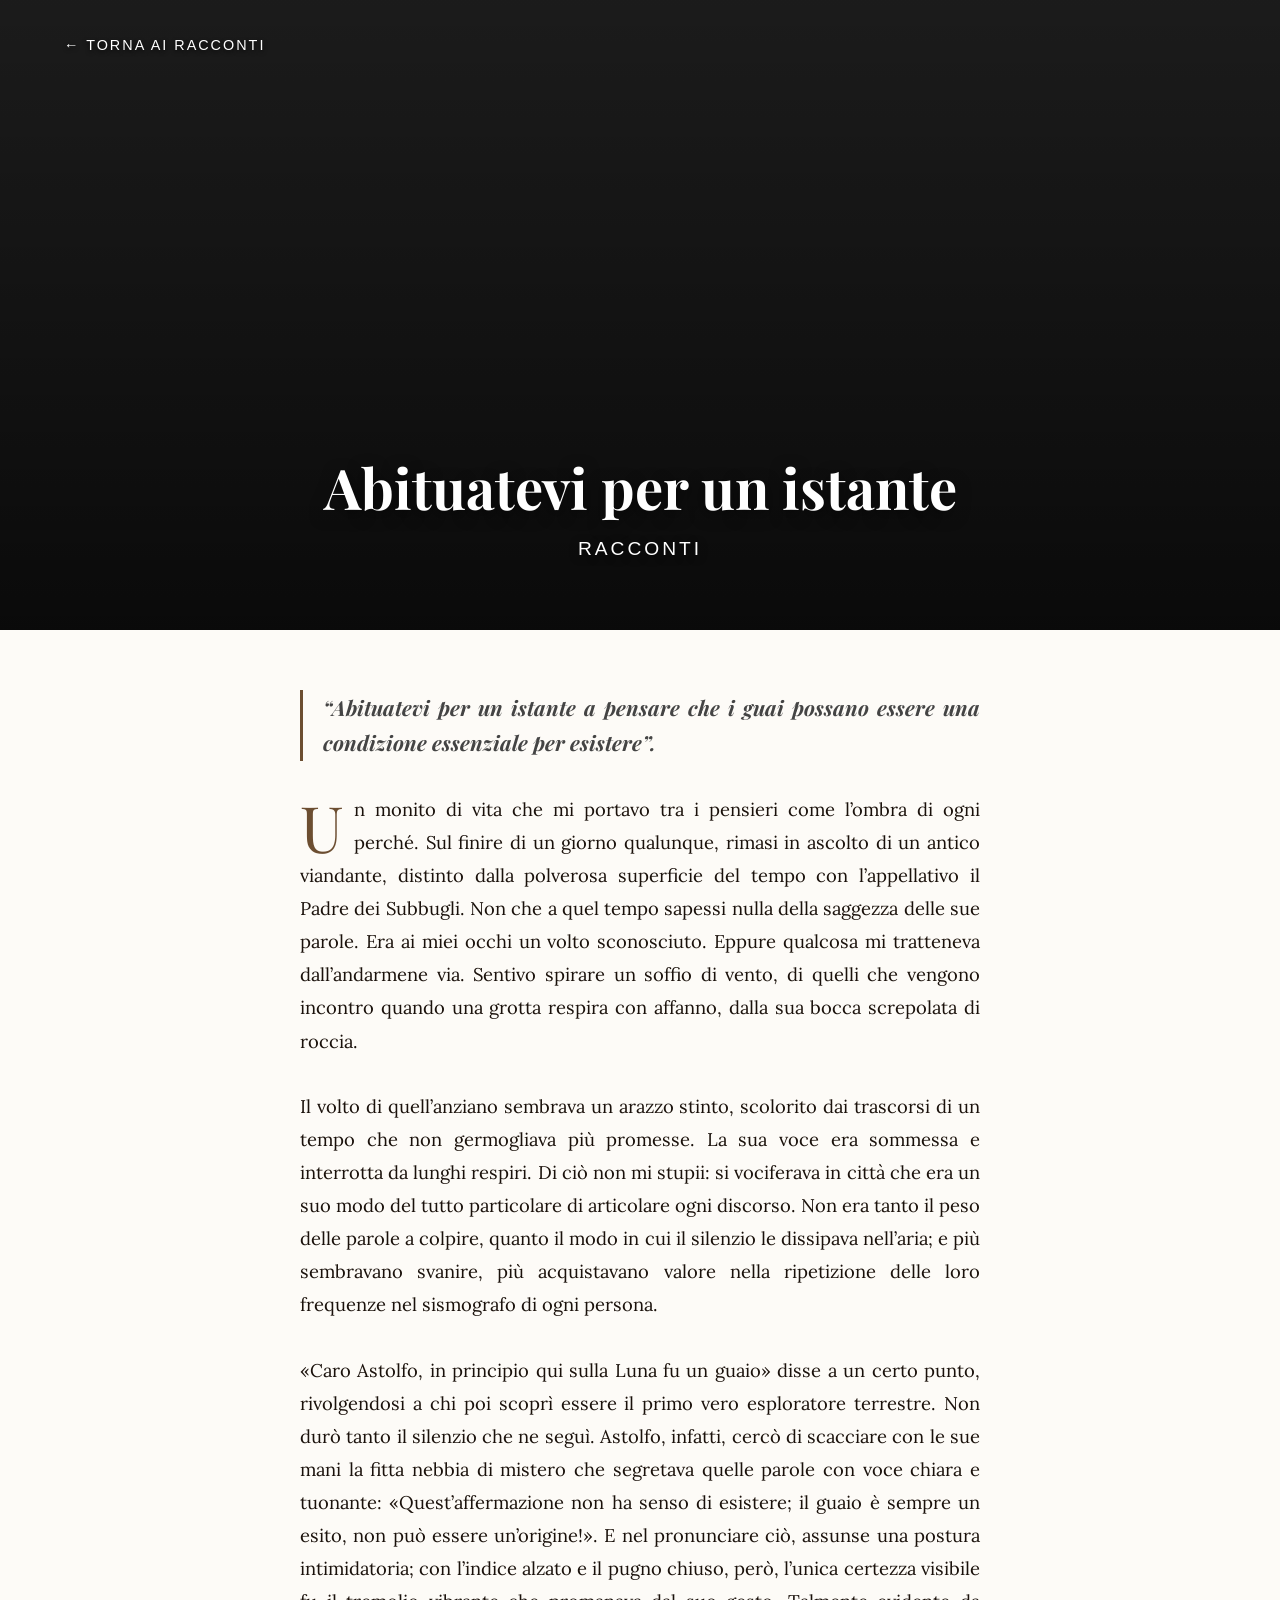
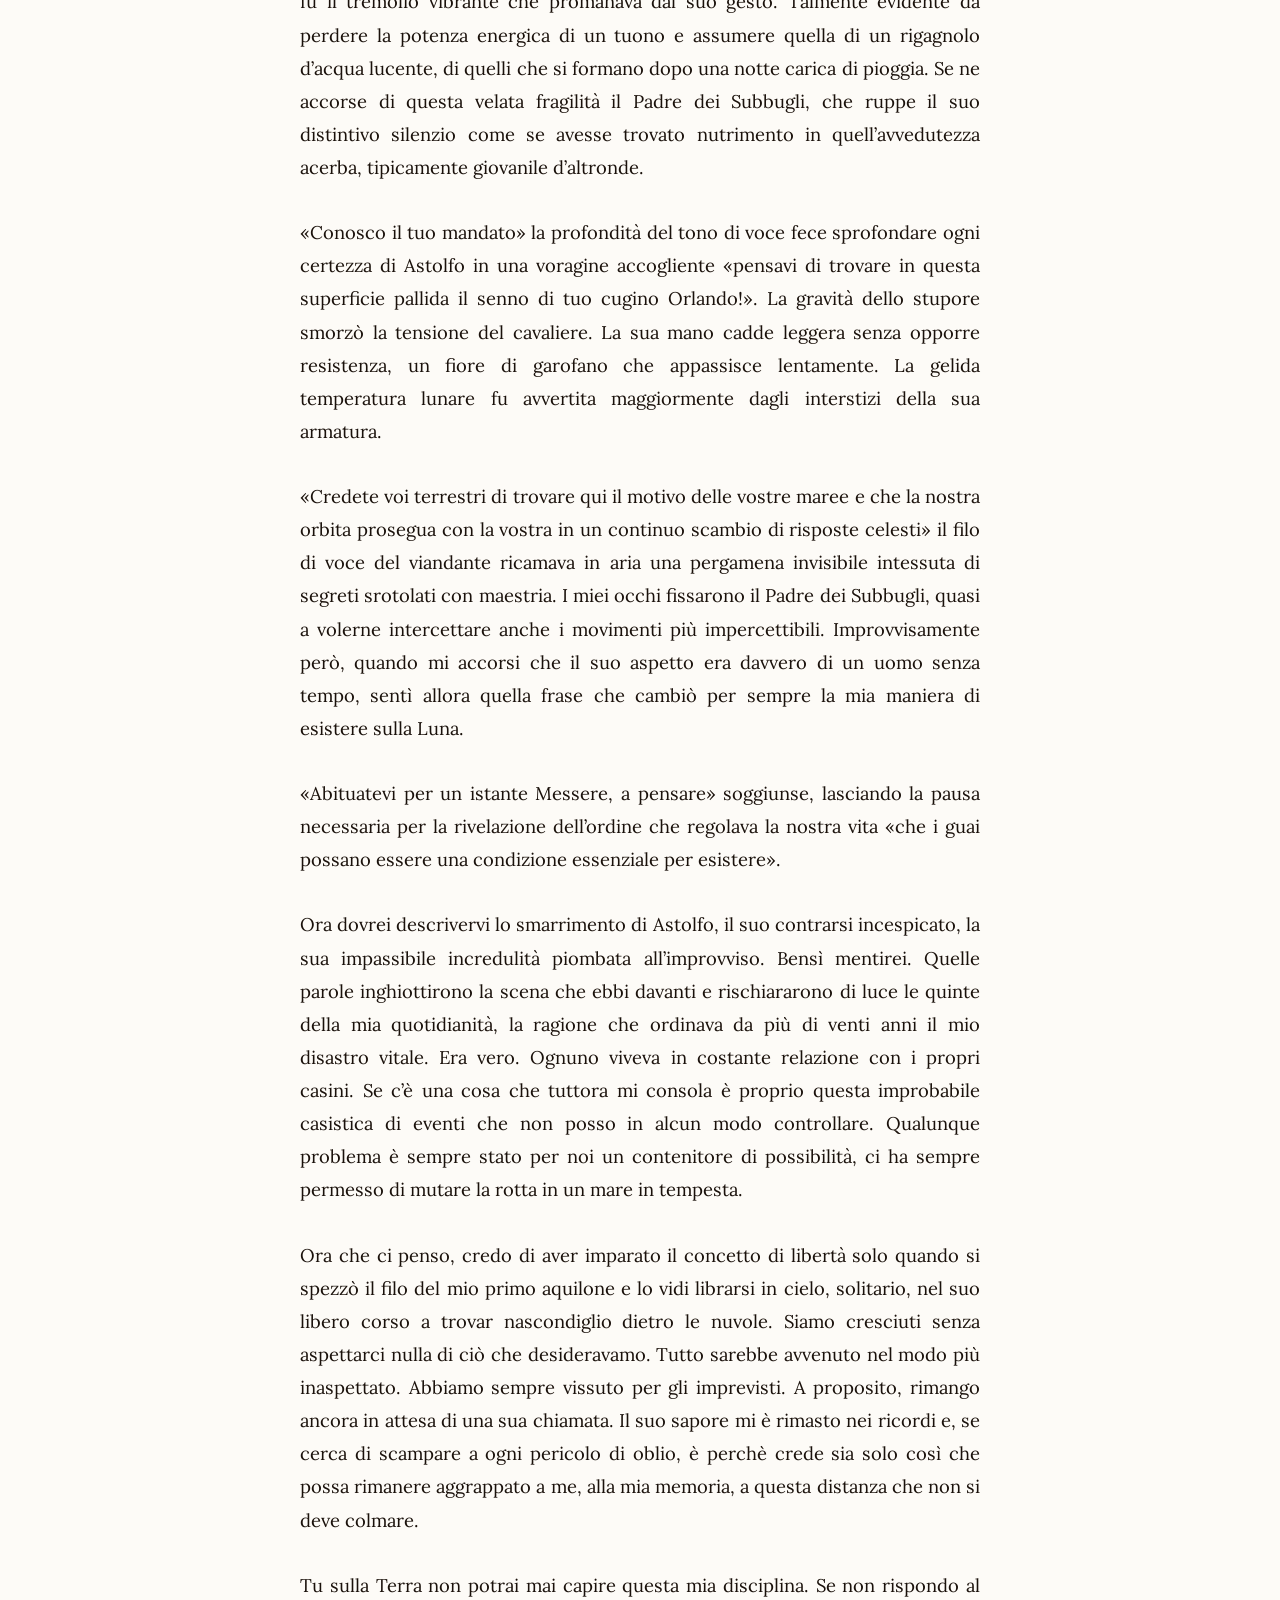
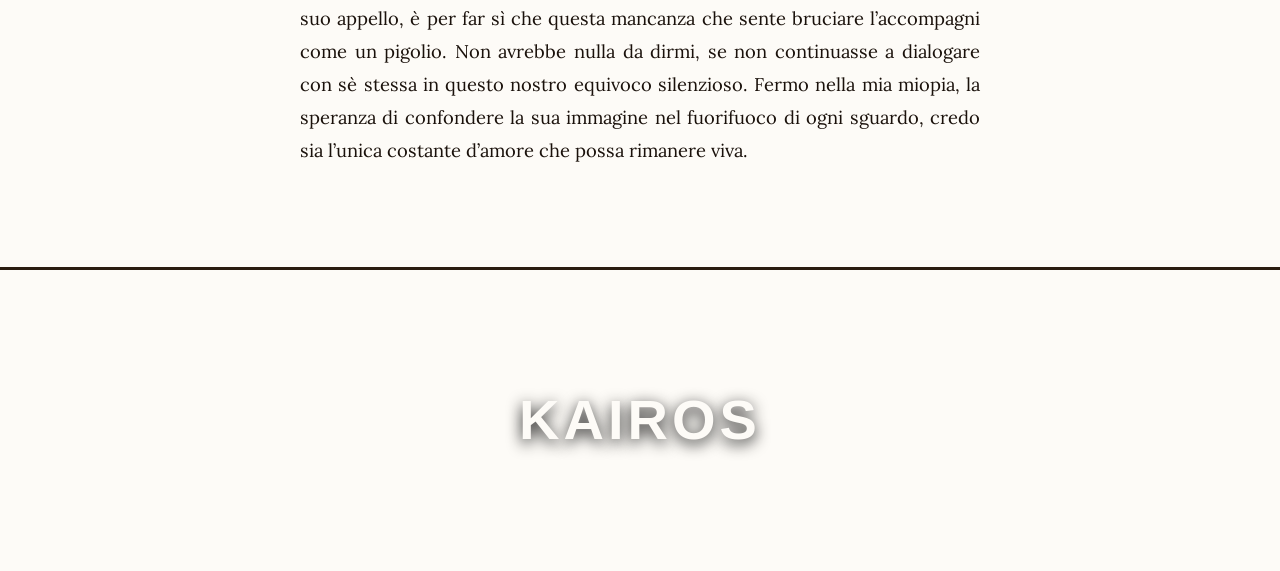
==== abituatevi.html @ d6a65fee "Create abituatevi.html" ====
<!DOCTYPE html>
<html lang="it">
<head>
    <meta charset="UTF-8">
    <meta name="viewport" content="width=device-width, initial-scale=1.0">
    <title>Abituatevi per un istante - Kairos</title>
    <link href="https://fonts.googleapis.com/css2?family=Lora:ital,wght@0,400;0,500;1,400;1,700&family=Playfair+Display:ital,wght@0,400;0,700;1,400&display=swap" rel="stylesheet">
    
    <style>
        * { box-sizing: border-box; margin: 0; padding: 0; }
        
        :root {
            --bg-color: #fdfbf7;
            --text-color: #1a110b;
            --accent-color: #6c4e31;
            --font-heading: 'Playfair Display', serif;
            --font-body: 'Lora', Georgia, serif;
        }

        body {
            background-color: var(--bg-color);
            color: var(--text-color);
            font-family: var(--font-body);
            line-height: 1.8;
            -webkit-font-smoothing: antialiased;
            overflow-x: hidden;
        }

        .progress-container {
            position: fixed;
            top: 0;
            left: 0;
            width: 100%;
            height: 4px;
            background: transparent;
            z-index: 1000;
        }
        .progress-bar {
            height: 100%;
            background: var(--accent-color);
            width: 0%;
        }

        .top-nav {
            position: absolute;
            top: 30px;
            left: 5vw;
            z-index: 100;
        }
        .back-btn {
            font-family: 'Helvetica Neue', Helvetica, Arial, sans-serif;
            font-size: 0.9rem;
            color: #fff;
            text-transform: uppercase;
            letter-spacing: 2px;
            text-decoration: none;
            text-shadow: 0 2px 4px rgba(0,0,0,0.8);
            transition: opacity 0.3s;
        }
        .back-btn:hover { opacity: 0.7; }

        .hero {
            position: relative;
            width: 100%;
            height: 70vh; 
            background-color: #222;
        }
        .hero-image {
            width: 100%;
            height: 100%;
            background-image: linear-gradient(rgba(0,0,0,0.2), rgba(0,0,0,0.7)), url('copertina-abituatevi.jpg'); 
            background-size: cover;
            background-position: center;
        }
        .hero-text {
            position: absolute;
            bottom: 10%;
            left: 50%;
            transform: translateX(-50%);
            width: 90%;
            max-width: 900px;
            text-align: center;
            color: #fff;
        }
        .hero-title {
            font-family: var(--font-heading);
            font-size: 3.5rem;
            line-height: 1.1;
            margin-bottom: 15px;
            text-shadow: 0 4px 15px rgba(0,0,0,0.6);
        }
        .hero-subtitle {
            font-family: 'Helvetica Neue', sans-serif;
            font-size: 1.2rem;
            letter-spacing: 3px;
            text-transform: uppercase;
            font-weight: 300;
            text-shadow: 0 2px 8px rgba(0,0,0,0.6);
        }

        .article-content {
            width: 90%;
            max-width: 680px; 
            margin: 60px auto 100px auto;
            font-size: 1.15rem;
        }

        .article-content p {
            margin-bottom: 2rem;
            text-align: justify;
        }

        .drop-cap {
            float: left;
            font-size: 4rem;
            line-height: 0.8;
            padding-top: 8px;
            padding-right: 10px;
            font-family: var(--font-heading);
            color: var(--accent-color);
        }

        .quote-block {
            border-left: 3px solid var(--accent-color);
            padding-left: 20px;
            margin: 3rem 0;
            font-style: italic;
            font-family: var(--font-heading);
            font-size: 1.3rem;
            color: #444;
            line-height: 1.7;
        }

        footer {
            text-align: center;
            padding: 100px 20px;
            border-top: 3px solid #2a1c10;
            background-image: linear-gradient(rgba(20, 15, 10, 0.85), rgba(10, 5, 0, 0.95)), url('FullSizeRender.jpeg');
            background-size: cover;
            background-position: center;
            background-attachment: fixed;
        }

        .home-link {
            font-family: 'Helvetica Neue', Helvetica, Arial, sans-serif;
            font-size: 3.5rem;
            font-weight: 800;
            color: #fdfbf7; 
            text-decoration: none;
            letter-spacing: 4px;
            transition: transform 0.3s ease;
            display: inline-block; 
            text-shadow: 0 4px 15px rgba(0,0,0,0.9);
        }
        .home-link:hover {
            transform: scale(1.05);
            color: #ccc;
        }

        @media (max-width: 750px) {
            .hero-title { font-size: 2.5rem; }
            .hero-subtitle { font-size: 1rem; }
            .article-content {
                width: 88%;
                font-size: 1.05rem;
                margin: 40px auto 60px auto;
            }
            .drop-cap { font-size: 3.5rem; }
            .quote-block { font-size: 1.1rem; margin: 2rem 0; }
            .home-link { font-size: 2.5rem; }
            .top-nav { top: 20px; left: 20px; }
            footer { padding: 80px 20px; }
        }
    </style>
</head>
<body>

    <div class="progress-container">
        <div class="progress-bar" id="myBar"></div>
    </div>

    <nav class="top-nav">
        <a href="racconti.html" class="back-btn">← Torna ai racconti</a>
    </nav>

    <header class="hero">
        <div class="hero-image"></div>
        <div class="hero-text">
            <h1 class="hero-title">Abituatevi per un istante</h1>
            <p class="hero-subtitle">Racconti</p>
        </div>
    </header>

    <main class="article-content">
        
        <p class="quote-block"><strong>“Abituatevi per un istante a pensare che i guai possano essere una condizione essenziale per esistere”.</strong></p>

        <p><span class="drop-cap">U</span>n monito di vita che mi portavo tra i pensieri come l’ombra di ogni perché. Sul finire di un giorno qualunque, rimasi in ascolto di un antico viandante, distinto dalla polverosa superficie del tempo con l’appellativo il Padre dei Subbugli. Non che a quel tempo sapessi nulla della saggezza delle sue parole. Era ai miei occhi un volto sconosciuto. Eppure qualcosa mi tratteneva dall’andarmene via. Sentivo spirare un soffio di vento, di quelli che vengono incontro quando una grotta respira con affanno, dalla sua bocca screpolata di roccia.</p>
        
        <p>Il volto di quell’anziano sembrava un arazzo stinto, scolorito dai trascorsi di un tempo che non germogliava più promesse. La sua voce era sommessa e interrotta da lunghi respiri. Di ciò non mi stupii: si vociferava in città che era un suo modo del tutto particolare di articolare ogni discorso. Non era tanto il peso delle parole a colpire, quanto il modo in cui il silenzio le dissipava nell’aria; e più sembravano svanire, più acquistavano valore nella ripetizione delle loro frequenze nel sismografo di ogni persona.</p>

        <p>«Caro Astolfo, in principio qui sulla Luna fu un guaio» disse a un certo punto, rivolgendosi a chi poi scoprì essere il primo vero esploratore terrestre. Non durò tanto il silenzio che ne seguì. Astolfo, infatti, cercò di scacciare con le sue mani la fitta nebbia di mistero che segretava quelle parole con voce chiara e tuonante: «Quest’affermazione non ha senso di esistere; il guaio è sempre un esito, non può essere un’origine!». E nel pronunciare ciò, assunse una postura intimidatoria; con l’indice alzato e il pugno chiuso, però, l’unica certezza visibile fu il tremolio vibrante che promanava dal suo gesto. Talmente evidente da perdere la potenza energica di un tuono e assumere quella di un rigagnolo d’acqua lucente, di quelli che si formano dopo una notte carica di pioggia. Se ne accorse di questa velata fragilità il Padre dei Subbugli, che ruppe il suo distintivo silenzio come se avesse trovato nutrimento in quell’avvedutezza acerba, tipicamente giovanile d’altronde.</p>

        <p>«Conosco il tuo mandato» la profondità del tono di voce fece sprofondare ogni certezza di Astolfo in una voragine accogliente «pensavi di trovare in questa superficie pallida il senno di tuo cugino Orlando!». La gravità dello stupore smorzò la tensione del cavaliere. La sua mano cadde leggera senza opporre resistenza, un fiore di garofano che appassisce lentamente. La gelida temperatura lunare fu avvertita maggiormente dagli interstizi della sua armatura.</p>
        
        <p>«Credete voi terrestri di trovare qui il motivo delle vostre maree e che la nostra orbita prosegua con la vostra in un continuo scambio di risposte celesti» il filo di voce del viandante ricamava in aria una pergamena invisibile intessuta di segreti srotolati con maestria. I miei occhi fissarono il Padre dei Subbugli, quasi a volerne intercettare anche i movimenti più impercettibili. Improvvisamente però, quando mi accorsi che il suo aspetto era davvero di un uomo senza tempo, sentì allora quella frase che cambiò per sempre la mia maniera di esistere sulla Luna.</p>
        
        <p>«Abituatevi per un istante Messere, a pensare» soggiunse, lasciando la pausa necessaria per la rivelazione dell’ordine che regolava la nostra vita «che i guai possano essere una condizione essenziale per esistere».</p>
        
        <p>Ora dovrei descrivervi lo smarrimento di Astolfo, il suo contrarsi incespicato, la sua impassibile incredulità piombata all’improvviso. Bensì mentirei. Quelle parole inghiottirono la scena che ebbi davanti e rischiararono di luce le quinte della mia quotidianità, la ragione che ordinava da più di venti anni il mio disastro vitale. Era vero. Ognuno viveva in costante relazione con i propri casini. Se c’è una cosa che tuttora mi consola è proprio questa improbabile casistica di eventi che non posso in alcun modo controllare. Qualunque problema è sempre stato per noi un contenitore di possibilità, ci ha sempre permesso di mutare la rotta in un mare in tempesta.</p>
        
        <p>Ora che ci penso, credo di aver imparato il concetto di libertà solo quando si spezzò il filo del mio primo aquilone e lo vidi librarsi in cielo, solitario, nel suo libero corso a trovar nascondiglio dietro le nuvole. Siamo cresciuti senza aspettarci nulla di ciò che desideravamo. Tutto sarebbe avvenuto nel modo più inaspettato. Abbiamo sempre vissuto per gli imprevisti. A proposito, rimango ancora in attesa di una sua chiamata. Il suo sapore mi è rimasto nei ricordi e, se cerca di scampare a ogni pericolo di oblio, è perchè crede sia solo così che possa rimanere aggrappato a me, alla mia memoria, a questa distanza che non si deve colmare.</p>
        
        <p>Tu sulla Terra non potrai mai capire questa mia disciplina. Se non rispondo al suo appello, è per far sì che questa mancanza che sente bruciare l’accompagni come un pigolio. Non avrebbe nulla da dirmi, se non continuasse a dialogare con sè stessa in questo nostro equivoco silenzioso. Fermo nella mia miopia, la speranza di confondere la sua immagine nel fuorifuoco di ogni sguardo, credo sia l’unica costante d’amore che possa rimanere viva.</p>

    </main>

    <footer>
        <a href="index.html" class="home-link">KAIROS</a>
    </footer>

    <script>
        window.onscroll = function() { updateProgressBar() };

        function updateProgressBar() {
            var winScroll = document.body.scrollTop || document.documentElement.scrollTop;
            var height = document.documentElement.scrollHeight - document.documentElement.clientHeight;
            var scrolled = (winScroll / height) * 100;
            document.getElementById("myBar").style.width = scrolled + "%";
        }
    </script>
</body>
</html>
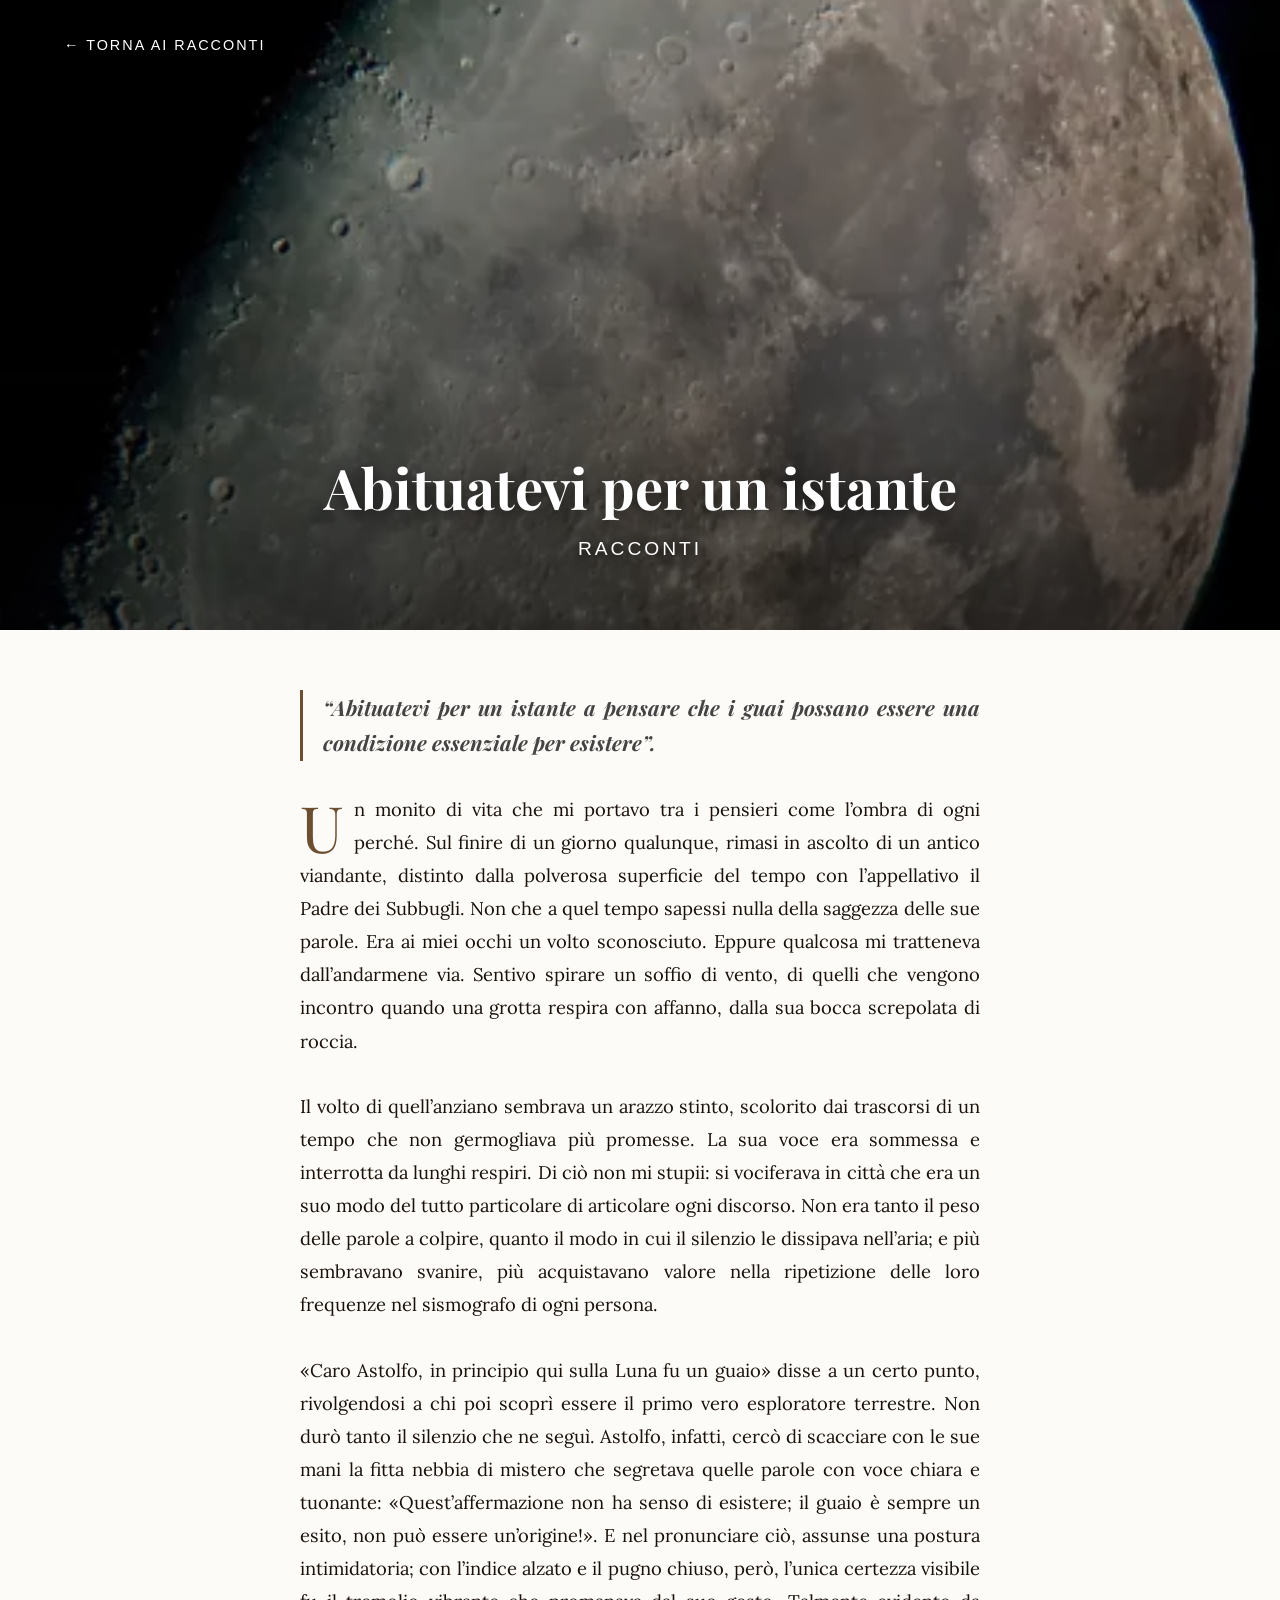
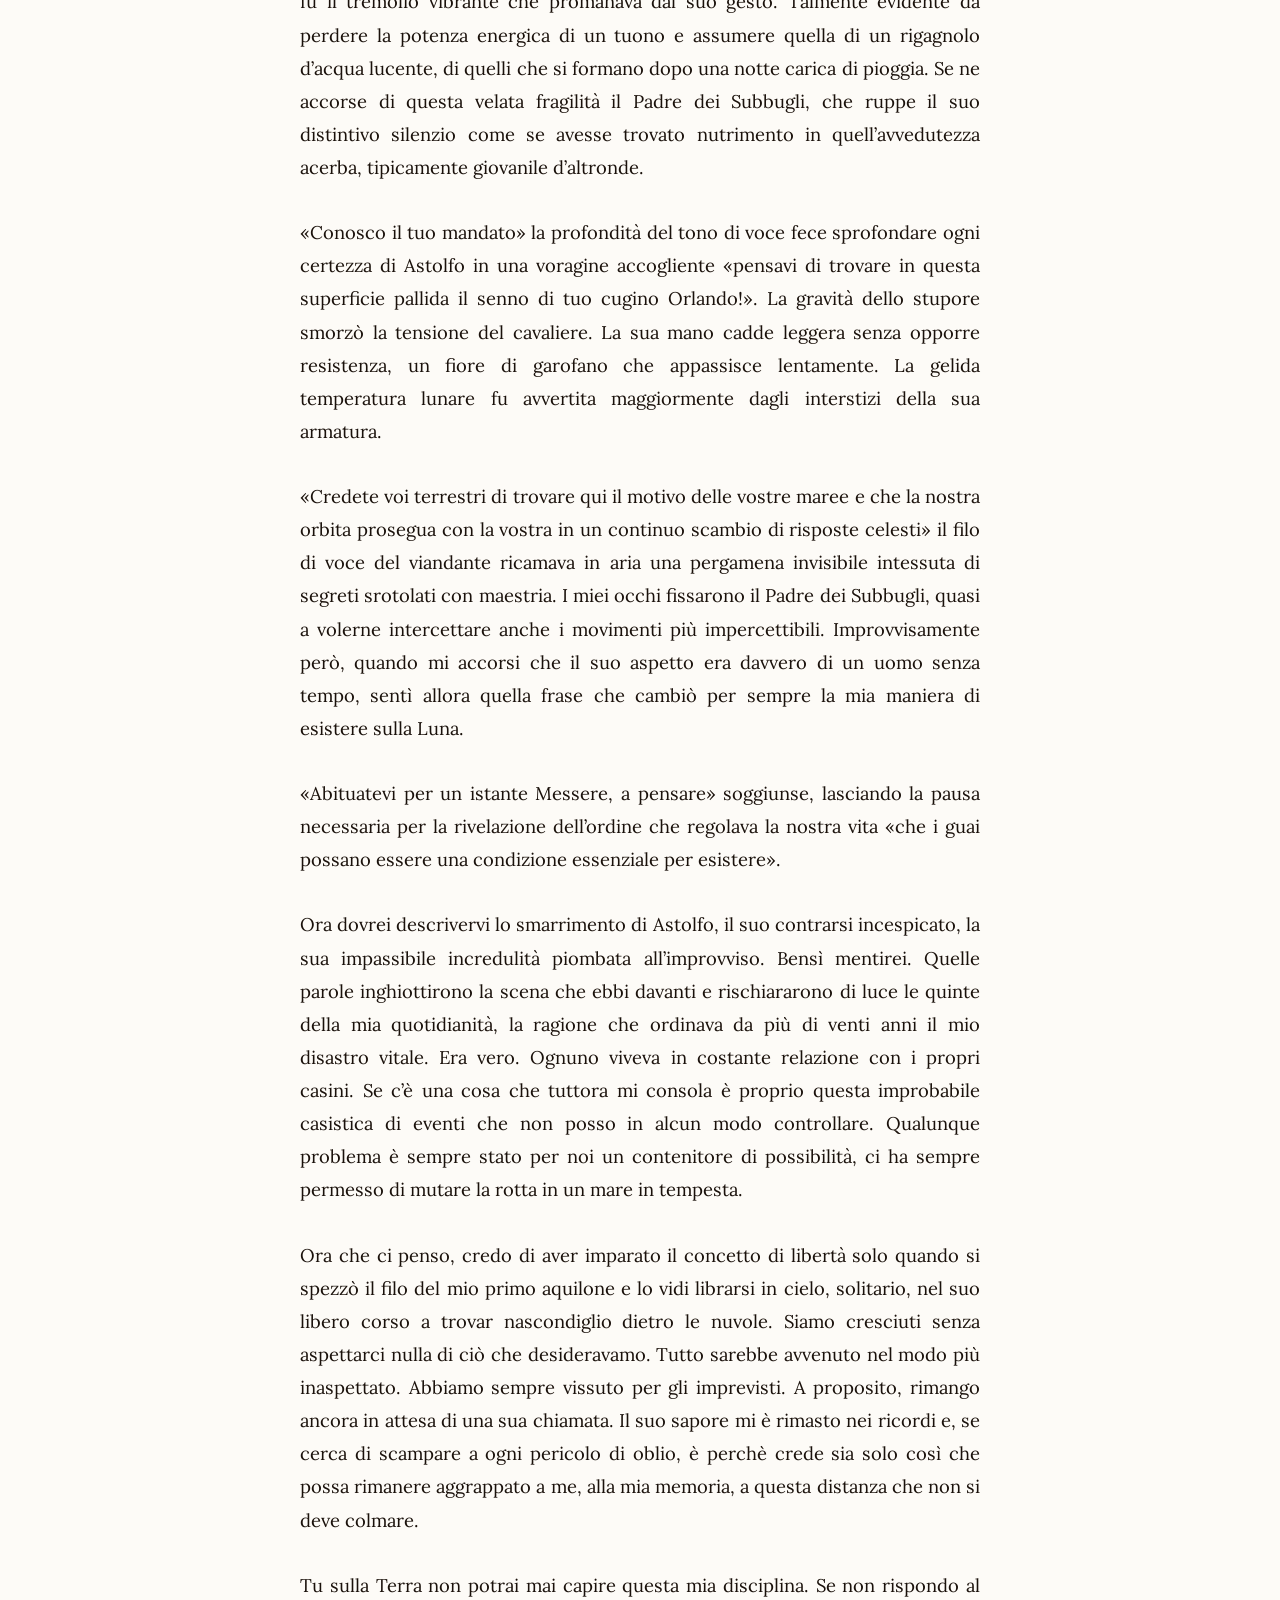
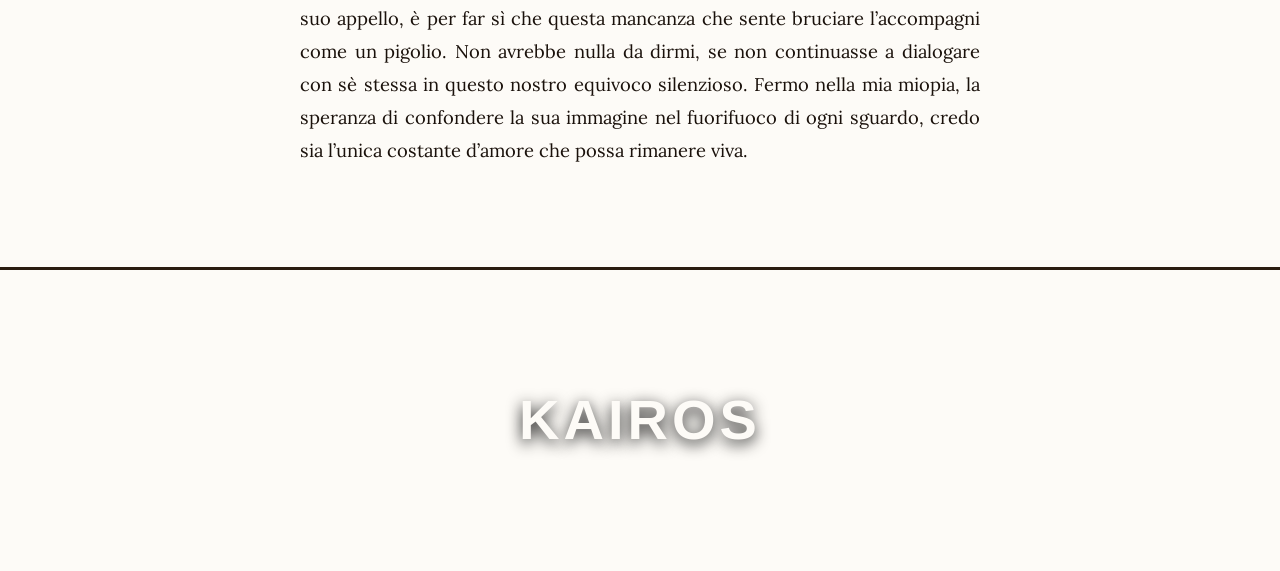
==== commit 53325e48: "Update abituatevi.html" ====
--- a/abituatevi.html
+++ b/abituatevi.html
@@ -68,7 +68,7 @@
         .hero-image {
             width: 100%;
             height: 100%;
-            background-image: linear-gradient(rgba(0,0,0,0.2), rgba(0,0,0,0.7)), url('copertina-abituatevi.jpg'); 
+            background-image: linear-gradient(rgba(0,0,0,0.2), rgba(0,0,0,0.7)), url('IMG_7086.webp'); 
             background-size: cover;
             background-position: center;
         }
@@ -135,7 +135,8 @@
             text-align: center;
             padding: 100px 20px;
             border-top: 3px solid #2a1c10;
-            background-image: linear-gradient(rgba(20, 15, 10, 0.85), rgba(10, 5, 0, 0.95)), url('FullSizeRender.jpeg');
+            /* Filtro alleggerito per maggiore luminosità */
+            background-image: linear-gradient(rgba(20, 15, 10, 0.35), rgba(10, 5, 0, 0.55)), url('FullSizeRender.jpeg');
             background-size: cover;
             background-position: center;
             background-attachment: fixed;
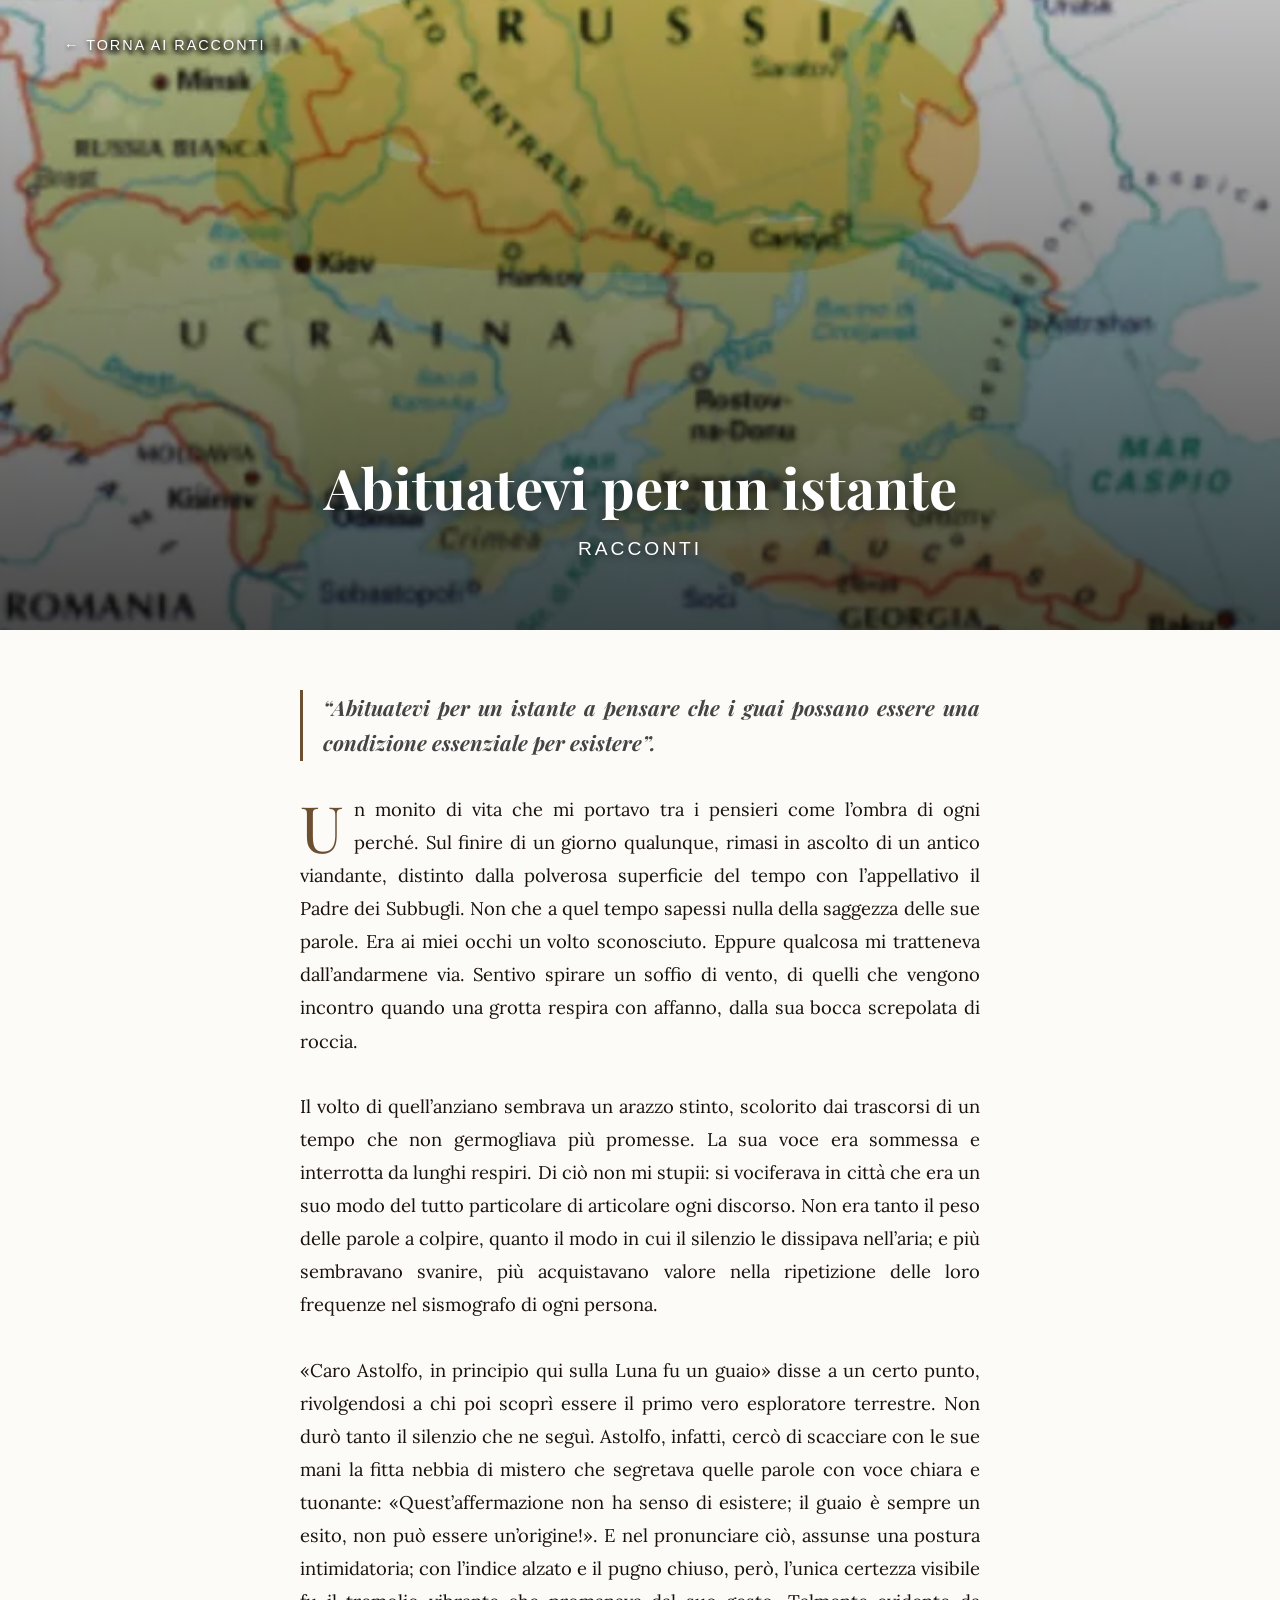
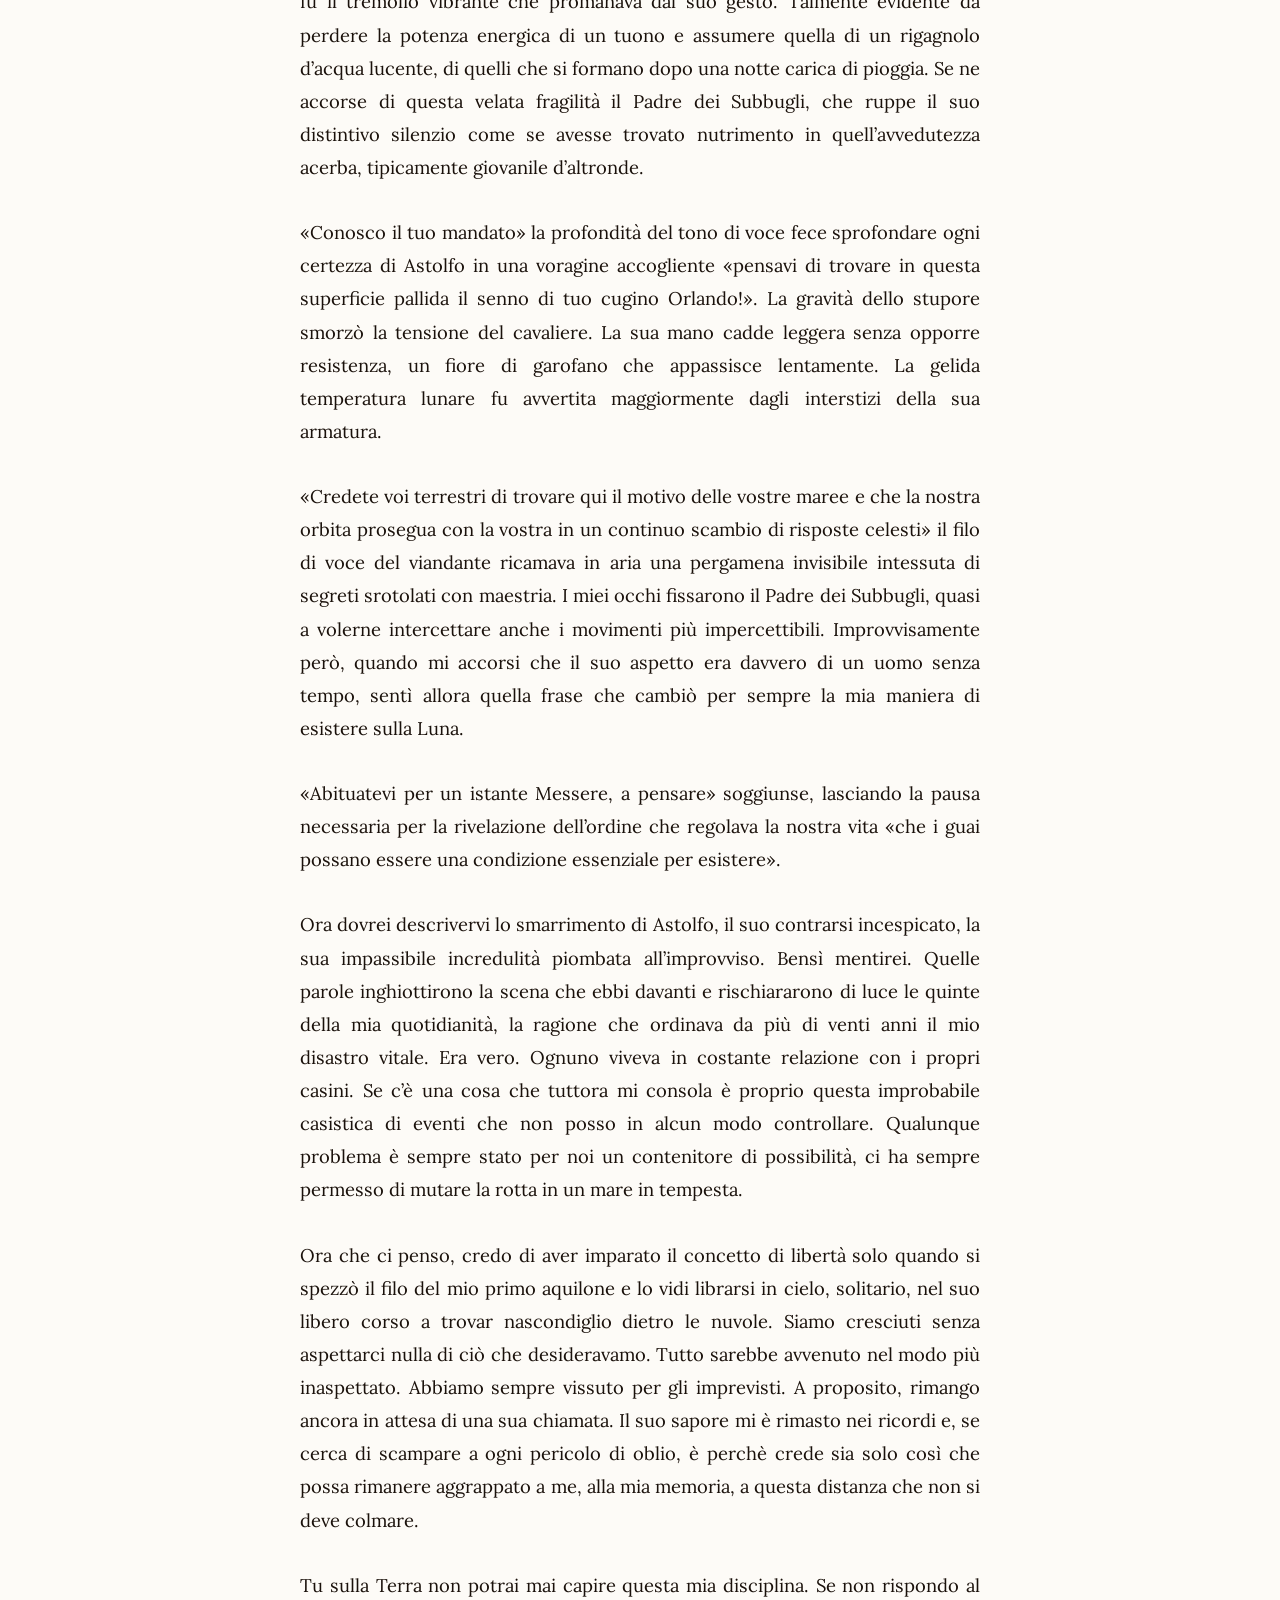
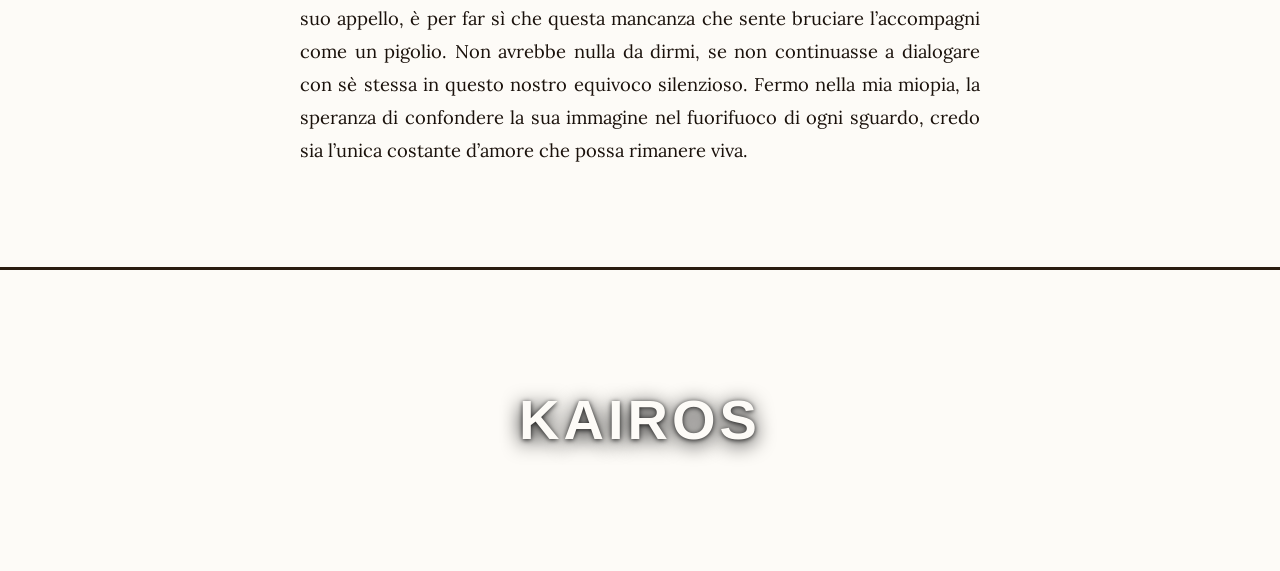
==== commit 6fecf24b: "Update abituatevi.html" ====
--- a/abituatevi.html
+++ b/abituatevi.html
@@ -68,7 +68,7 @@
         .hero-image {
             width: 100%;
             height: 100%;
-            background-image: linear-gradient(rgba(0,0,0,0.2), rgba(0,0,0,0.7)), url('IMG_7086.webp'); 
+            background-image: linear-gradient(rgba(0,0,0,0.2), rgba(0,0,0,0.7)), url('IMG_7084.webp'); 
             background-size: cover;
             background-position: center;
         }
@@ -135,8 +135,7 @@
             text-align: center;
             padding: 100px 20px;
             border-top: 3px solid #2a1c10;
-            /* Filtro alleggerito per maggiore luminosità */
-            background-image: linear-gradient(rgba(20, 15, 10, 0.35), rgba(10, 5, 0, 0.55)), url('FullSizeRender.jpeg');
+            background-image: url('FullSizeRender.jpeg');
             background-size: cover;
             background-position: center;
             background-attachment: fixed;
@@ -151,7 +150,7 @@
             letter-spacing: 4px;
             transition: transform 0.3s ease;
             display: inline-block; 
-            text-shadow: 0 4px 15px rgba(0,0,0,0.9);
+            text-shadow: 0 4px 20px rgba(0,0,0,1), 0 1px 5px rgba(0,0,0,0.8);
         }
         .home-link:hover {
             transform: scale(1.05);
